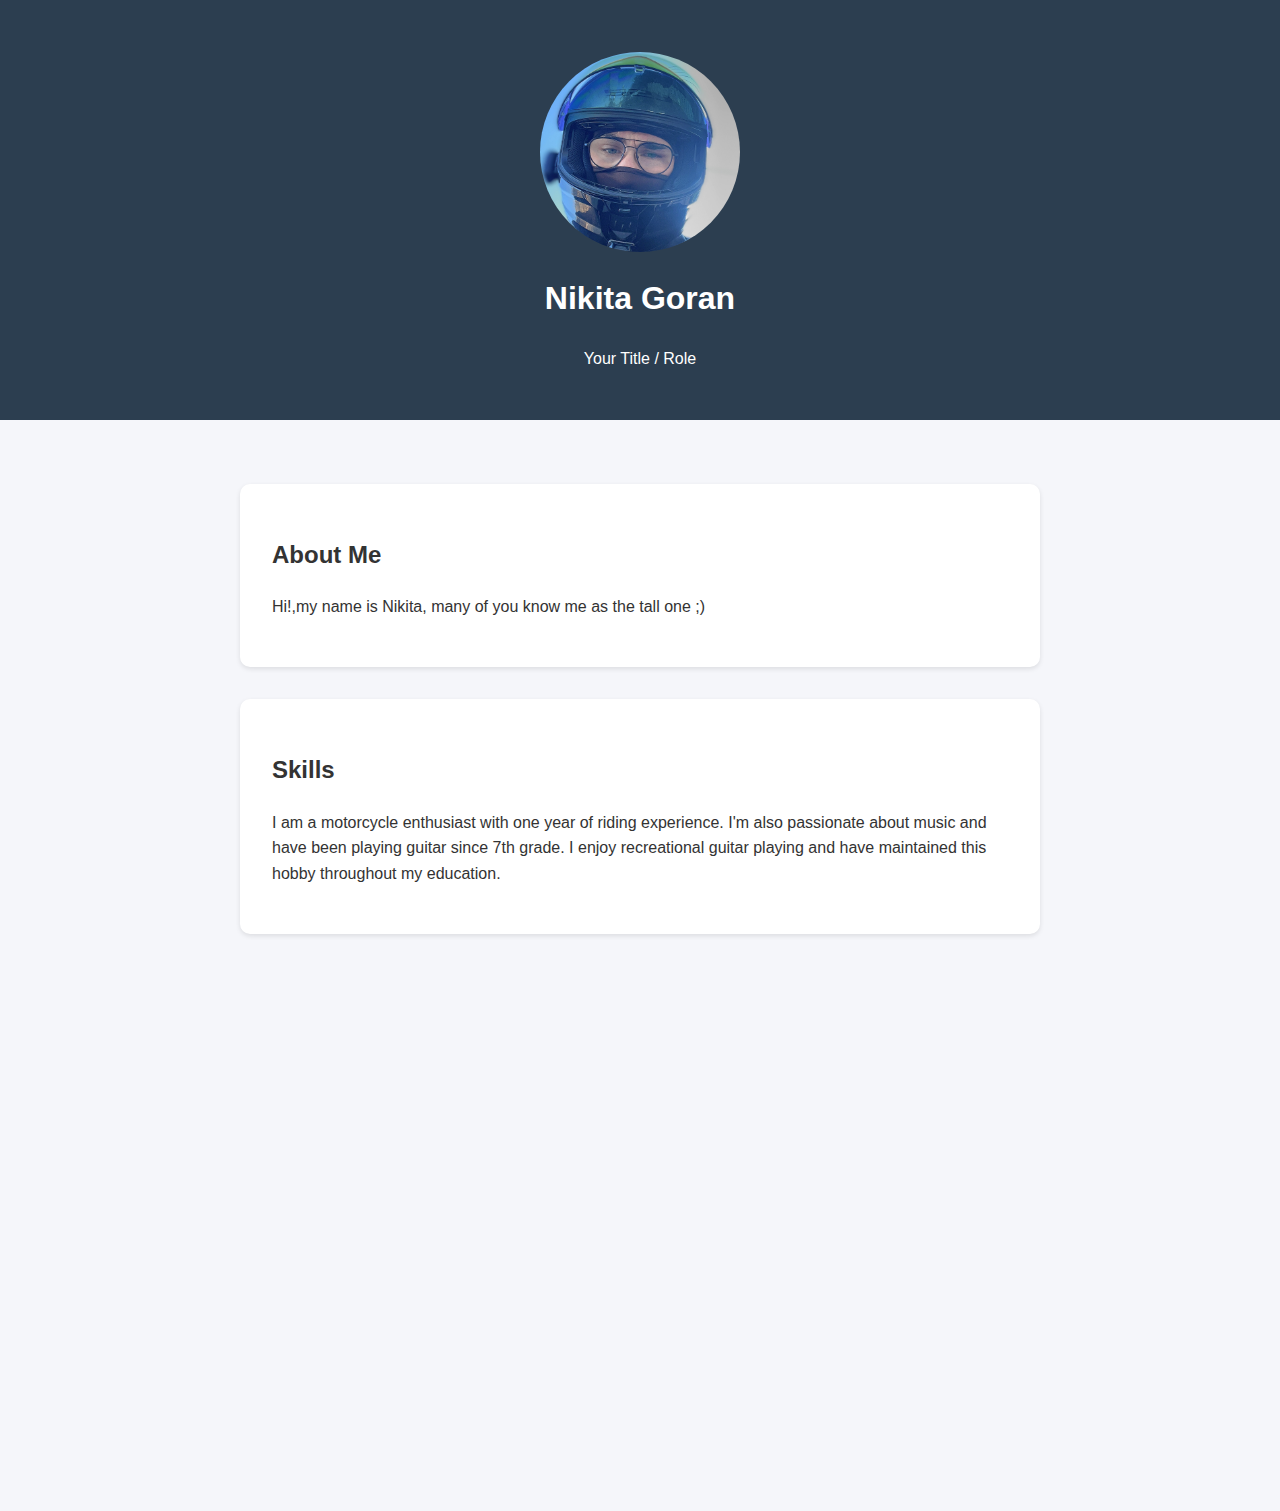
==== index.html @ 2dfc9d6c "Add files via upload" ====
<!DOCTYPE html>
<html lang="en">
<head>
    <meta charset="UTF-8">
    <meta name="viewport" content="width=device-width, initial-scale=1.0">
    <title>About Me</title>
    <link rel="stylesheet" href="styles.css">
</head>
<body>
    <header>
        <img src="E6FB1574-E3B1-4B95-A448-62D55A339F1F.jpg" alt="Your Profile Picture" class="profile-img">
        <h1>Nikita Goran</h1>
        <p>Your Title / Role</p>
    </header>

    <div class="container">
        <section>
            <h2>About Me</h2>
            <p>
            Hi!,my name is Nikita, many of you know me as the tall one ;) 
            </p>
        </section>

        <section>
            <h2>Skills</h2>
            <p>
                I am a motorcycle enthusiast with one year of riding experience. I'm also passionate about music and have been playing guitar since 7th grade. I enjoy recreational guitar playing and have maintained this hobby throughout my education.
            </p>
        </section>

        <section>
            <h2>Interests</h2>
            <p>
                My interests center around spending time with my girlfriend and sharing music with her by playing guitar. I also enjoy outdoor activities, particularly bike riding, which lets me connect with nature while staying active. These interests reflect my appreciation for both meaningful relationships and staying active outdoors
                
            </p>
        </section>

        <section>
            <h2>Contact</h2>
            <div class="social-links">
                <a href="https://www.instagram.com/niikittosk/?next=%2F" id="instegram">Instegram &#128247;
                </a>
                <a href="second.html" id="my bike">My Bike &#127949;
                </a>
                <a href="third.html" id="my love">My love ♥️</a>
            </div>
        </section>
    </div>

    <script src="script.js"></script>
</body>
</html>
---- styles.css ----
:root {
    --primary-color: #2c3e50;
    --secondary-color: #3498db;
    --text-color: #333;
    --background-color: #f5f6fa;
}

body {
    font-family: 'Segoe UI', Tahoma, Geneva, Verdana, sans-serif;
    line-height: 1.6;
    margin: 0;
    padding: 0;
    background-color: var(--background-color);
    color: var(--text-color);
}

header {
    background-color: var(--primary-color);
    color: white;
    text-align: center;
    padding: 2rem 0;
}

.profile-img {
    width: 200px;
    height: 200px;
    border-radius: 50%;
    margin: 20px auto;
    display: block;
    object-fit: cover;
}

.container {
    max-width: 800px;
    margin: 0 auto;
    padding: 2rem;
}

section {
    background: white;
    padding: 2rem;
    margin: 2rem 0;
    border-radius: 10px;
    box-shadow: 0 2px 5px rgba(0,0,0,0.1);
    opacity: 0;
    transform: translateY(20px);
    transition: all 0.5s ease;
}

section.visible {
    opacity: 1;
    transform: translateY(0);
}

h1, h2 {
    color: var(white);
}

.social-links {
    display: flex;
    justify-content: center;
    gap: 1rem;
    margin-top: 1rem;
}

.social-links a {
    color: var(--secondary-color);
    text-decoration: none;
    padding: 0.5rem 1rem;
    border: 2px solid var(--secondary-color);
    border-radius: 20px;
    transition: all 0.3s ease;
}

.social-links a:hover {
    background-color: var(--secondary-color);
    color: white;
}

@media (max-width: 768px) {
    .container {
        padding: 1rem;
    }
}
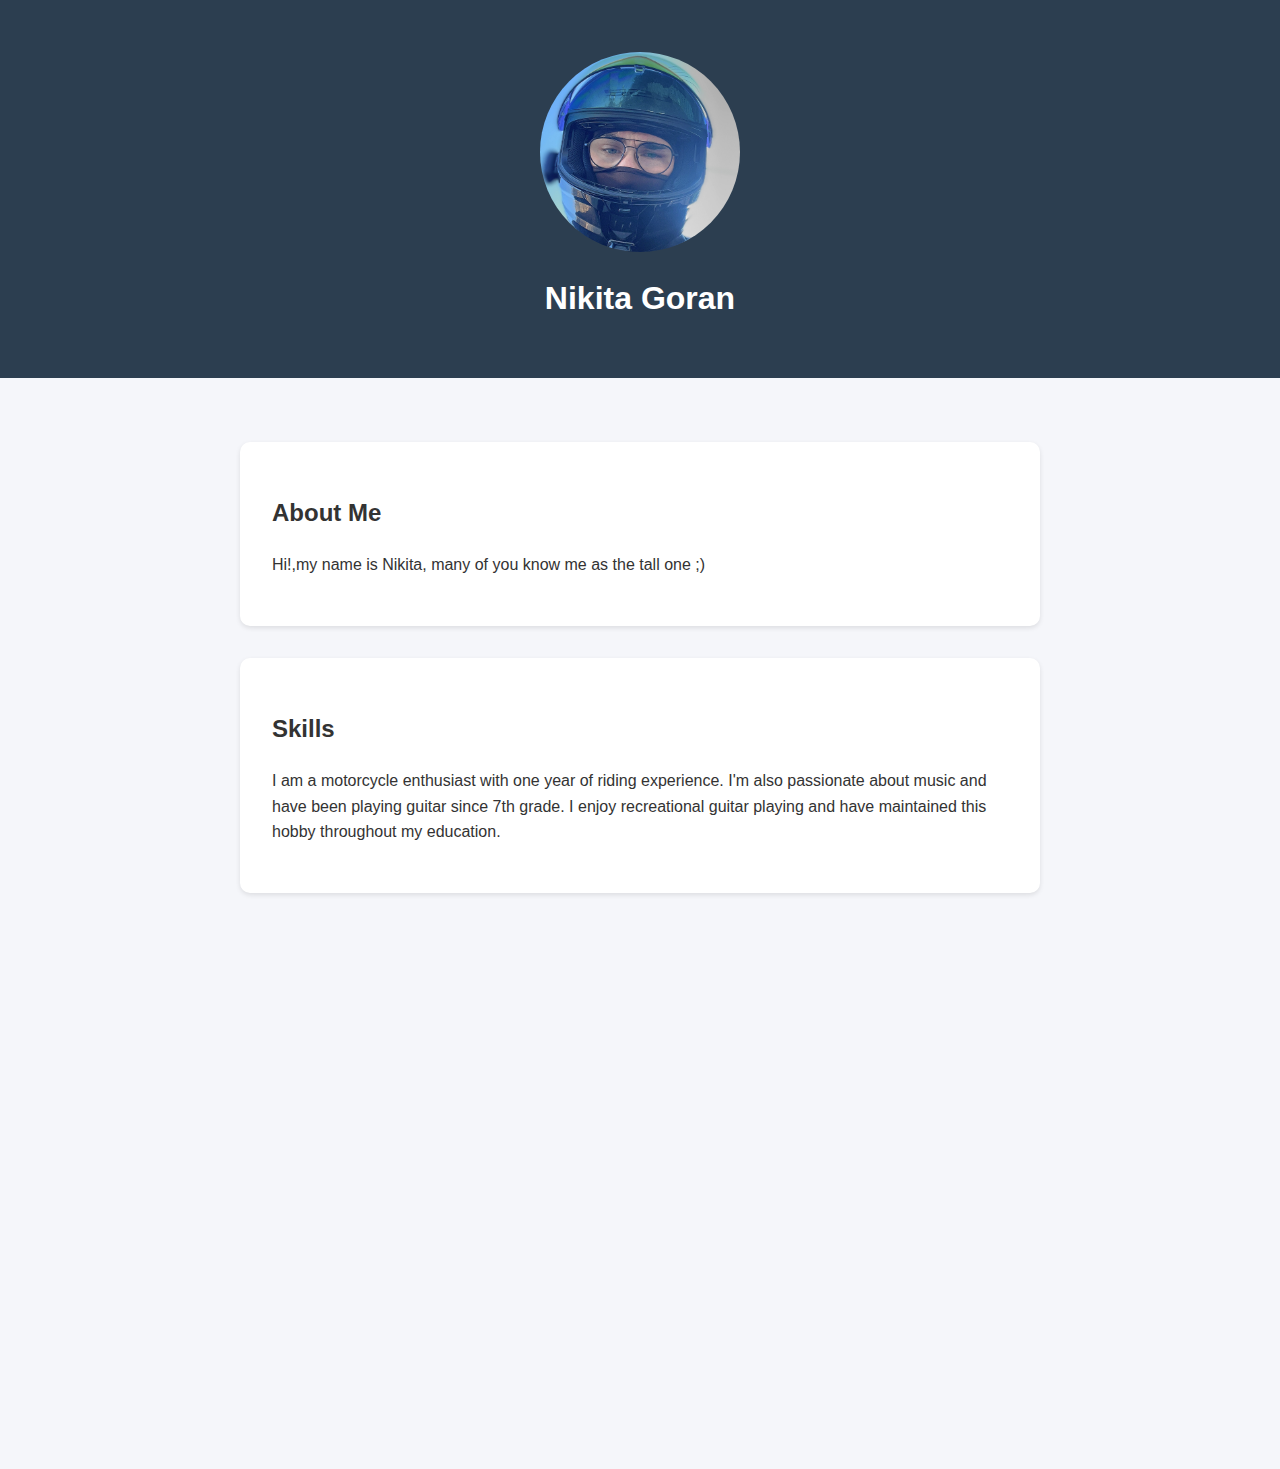
==== commit 1d285752: "Update index.html" ====
--- a/index.html
+++ b/index.html
@@ -10,7 +10,6 @@
     <header>
         <img src="E6FB1574-E3B1-4B95-A448-62D55A339F1F.jpg" alt="Your Profile Picture" class="profile-img">
         <h1>Nikita Goran</h1>
-        <p>Your Title / Role</p>
     </header>
 
     <div class="container">
@@ -50,4 +49,4 @@
 
     <script src="script.js"></script>
 </body>
-</html>+</html>
